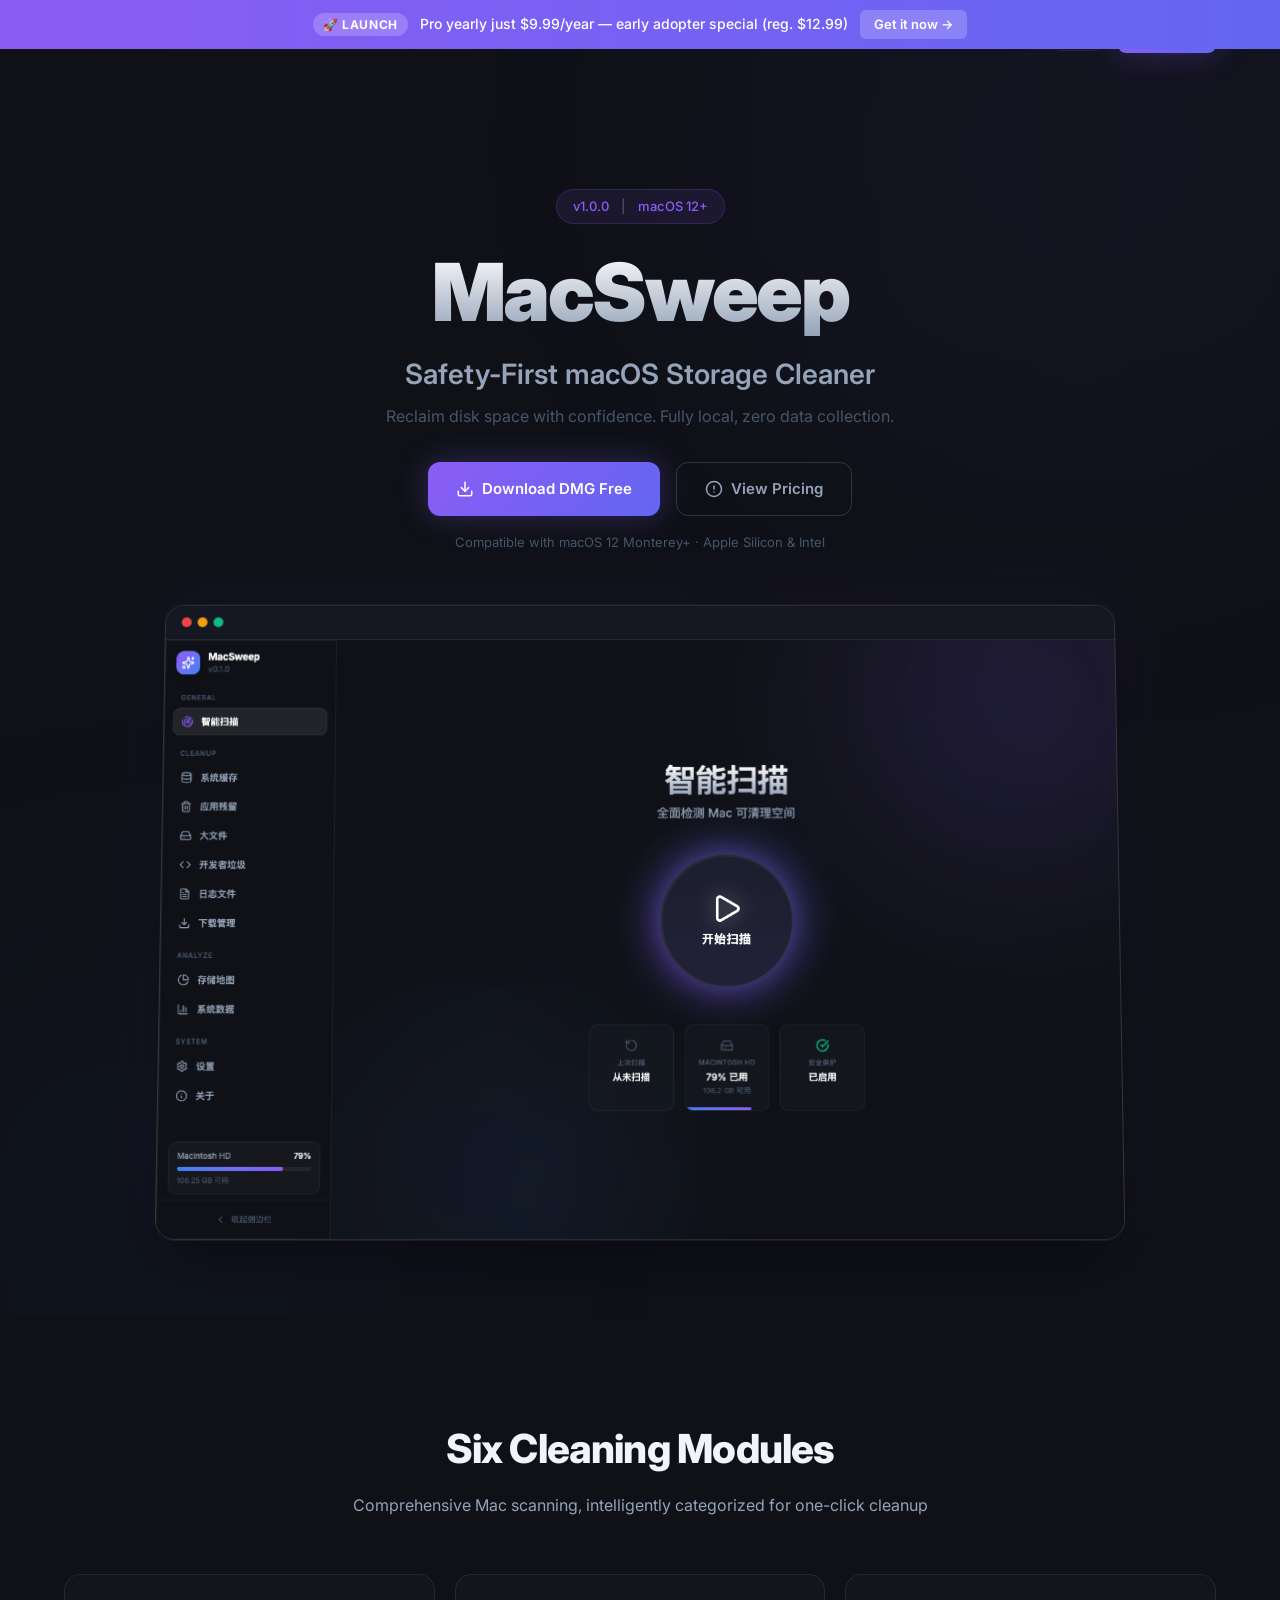
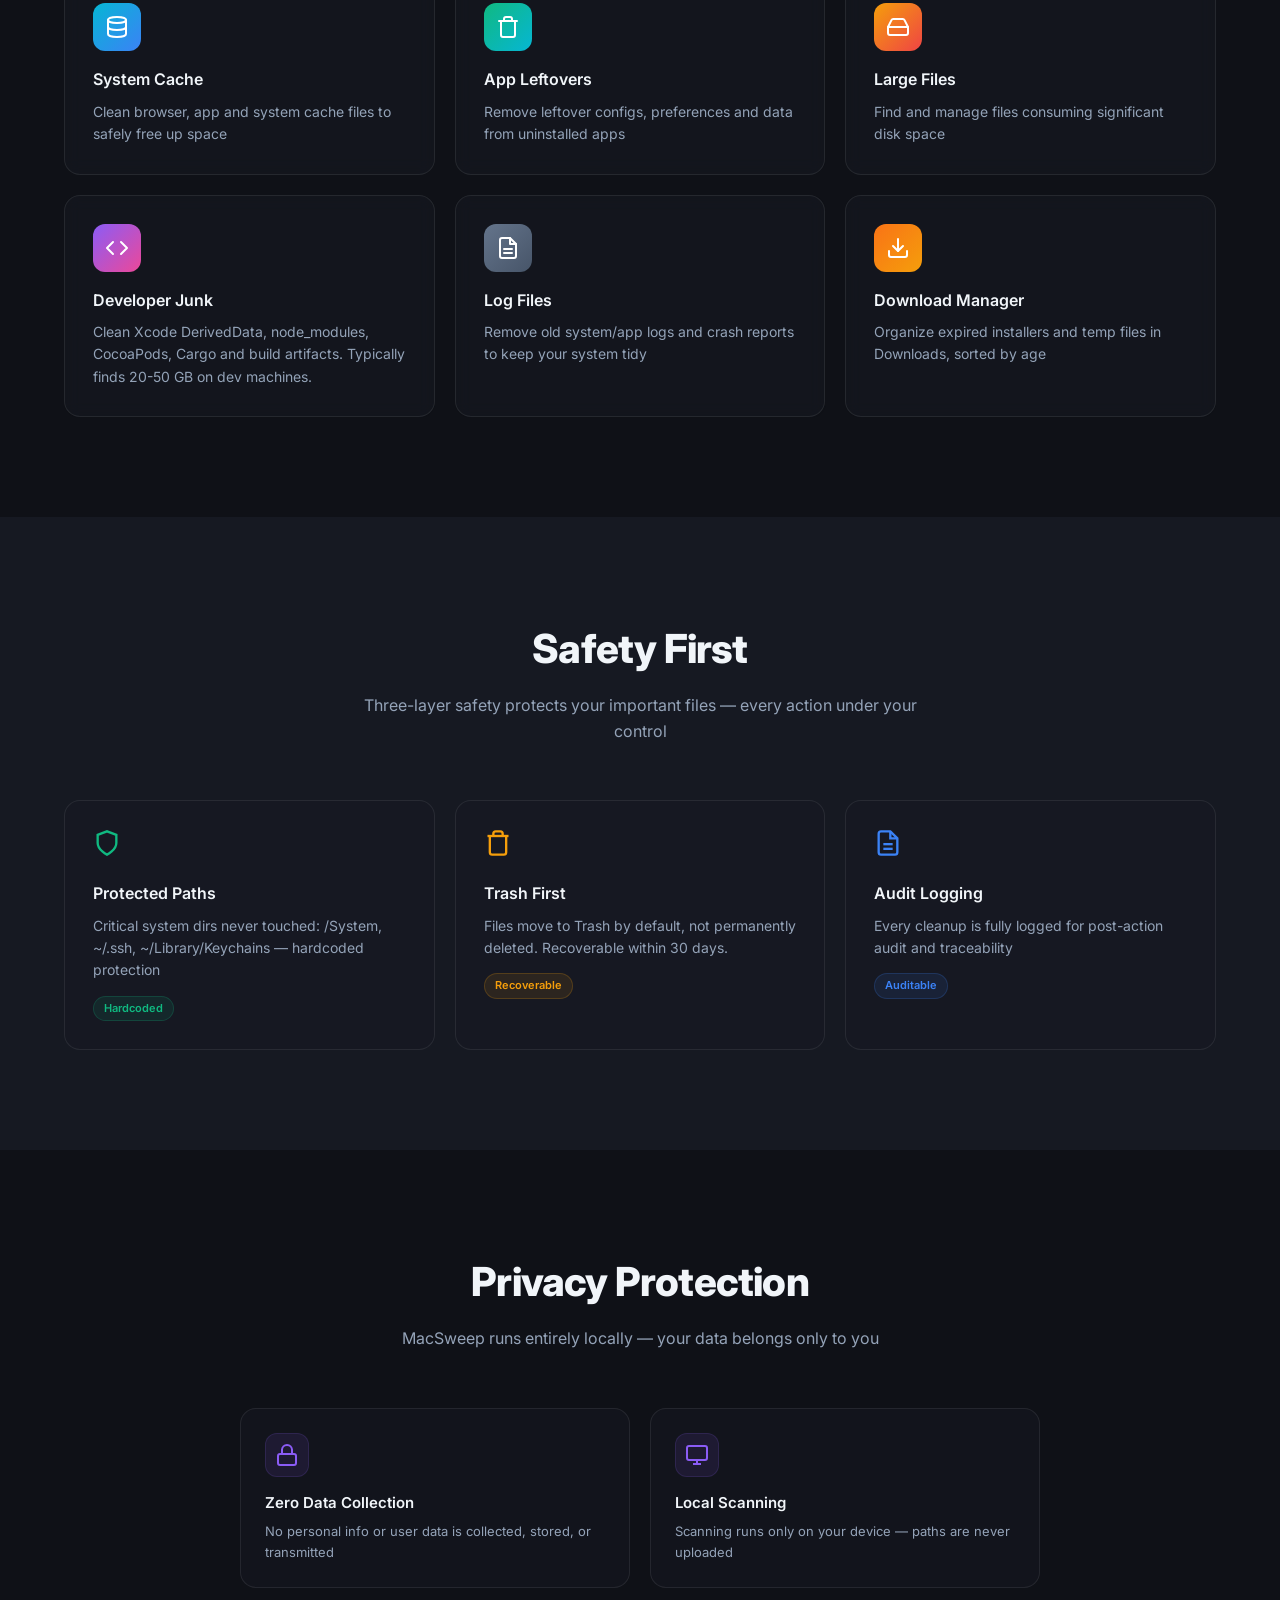
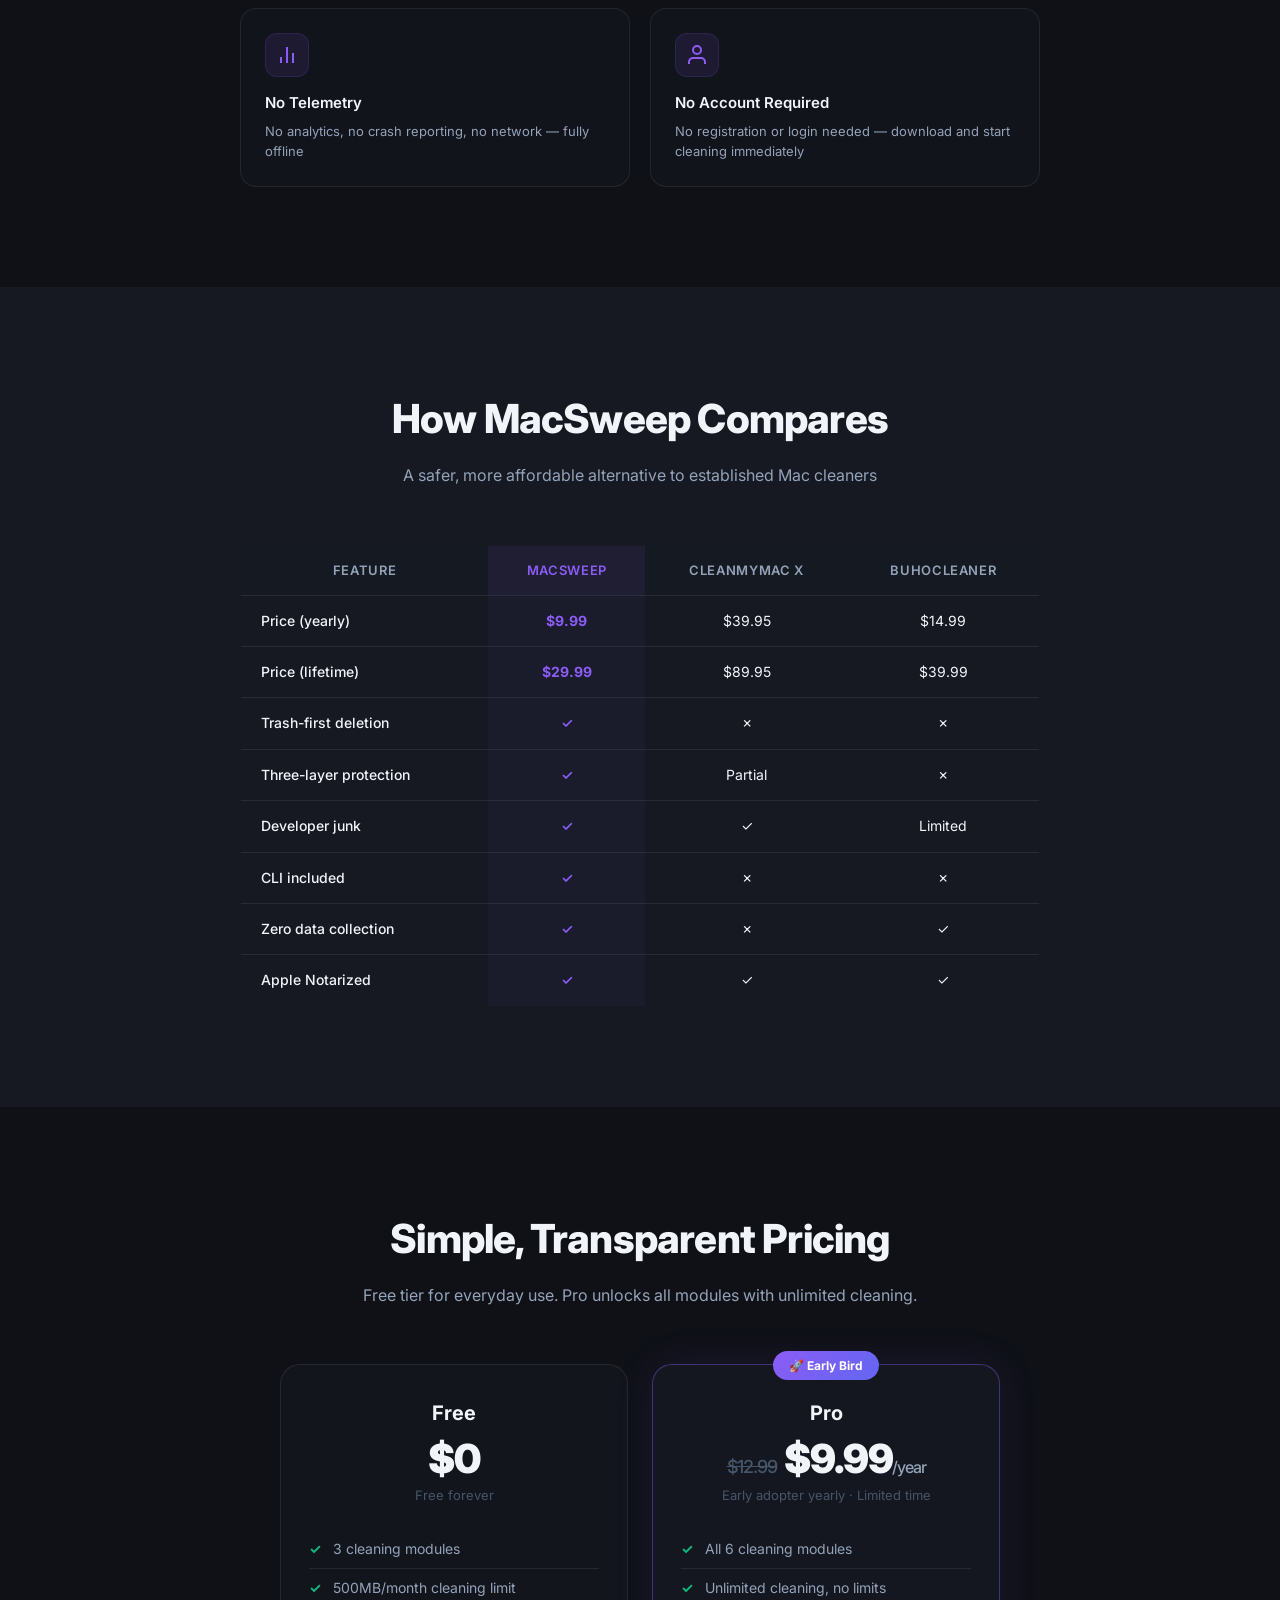
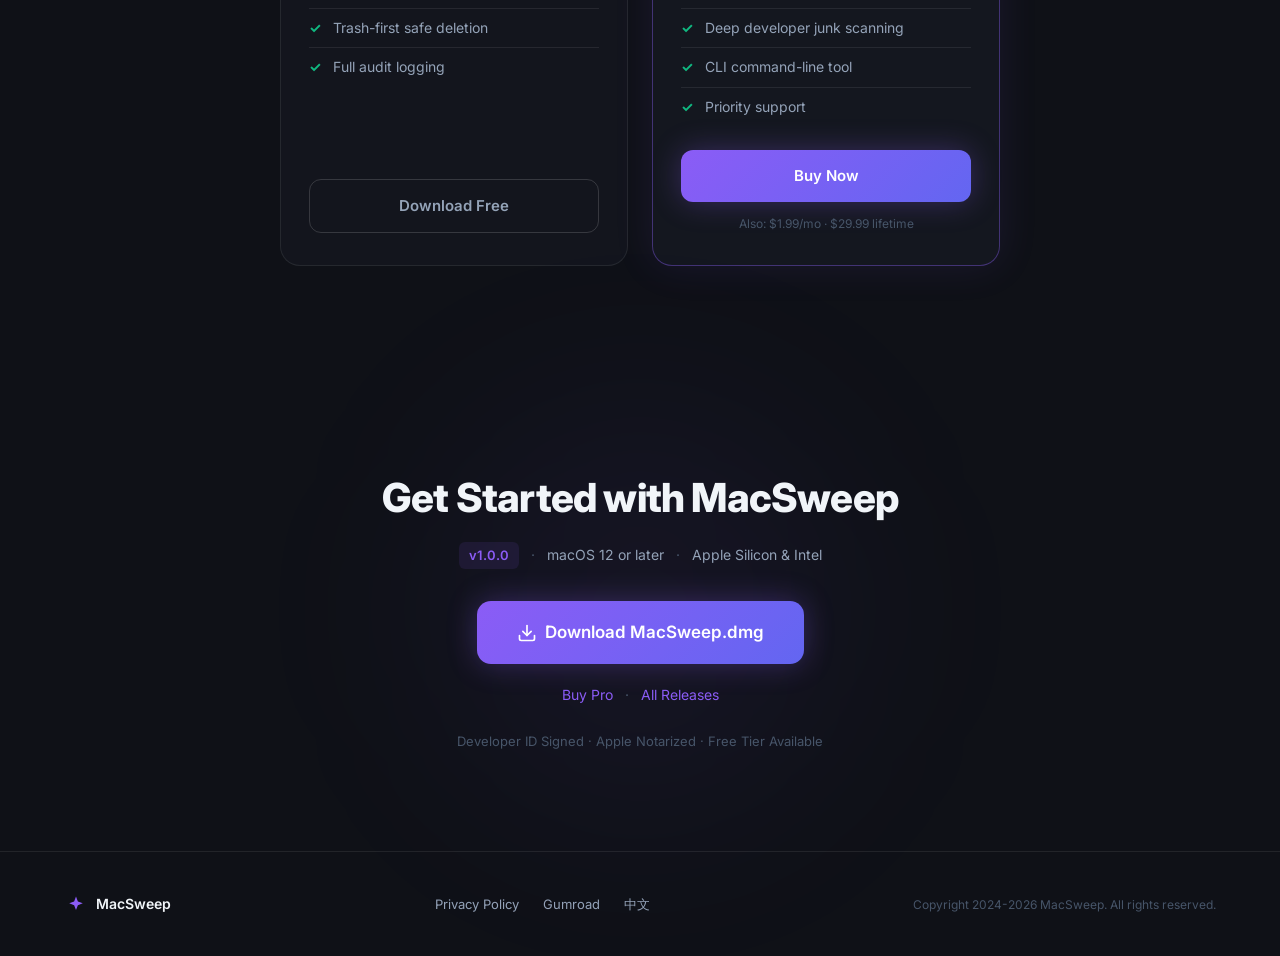
==== en/index.html @ 0764e056 "feat: add English landing page, pricing section, launch banner, and SEO optimization - Create /en/in" ====
<!DOCTYPE html>
<html lang="en">
<head>
  <meta charset="UTF-8">
  <meta name="viewport" content="width=device-width, initial-scale=1.0">
  <title>MacSweep - Safety-First macOS Disk Cleaner | Best CleanMyMac Alternative</title>
  <meta name="description" content="MacSweep is a safety-first macOS storage cleaner. Trash-first deletion, three-layer protection, 6 cleaning modules. Affordable CleanMyMac alternative at $9.99/year.">
  <meta name="keywords" content="MacSweep, macOS cleaner, Mac disk cleaner, CleanMyMac alternative, Mac storage cleaner, cache cleaner, developer junk, large file finder, mac maintenance, free mac cleaner">
  <link rel="canonical" href="https://arkenage.com/en/">
  <link rel="alternate" hreflang="zh" href="https://arkenage.com/">
  <link rel="alternate" hreflang="en" href="https://arkenage.com/en/">
  <link rel="alternate" hreflang="x-default" href="https://arkenage.com/en/">

  <!-- Open Graph -->
  <meta property="og:title" content="MacSweep - Safety-First macOS Storage Cleaner">
  <meta property="og:description" content="Reclaim disk space with confidence. 6 cleaning modules, trash-first deletion, zero data collection. The affordable CleanMyMac alternative.">
  <meta property="og:url" content="https://arkenage.com/en/">
  <meta property="og:type" content="website">
  <meta property="og:image" content="https://arkenage.com/img/screenshot-hero.png">
  <meta property="og:locale" content="en_US">

  <!-- Twitter Card -->
  <meta name="twitter:card" content="summary_large_image">
  <meta name="twitter:title" content="MacSweep - Safety-First macOS Storage Cleaner">
  <meta name="twitter:description" content="Reclaim disk space with confidence. 6 cleaning modules, trash-first deletion, zero data collection.">
  <meta name="twitter:image" content="https://arkenage.com/img/screenshot-hero.png">

  <!-- Favicon -->
  <link rel="icon" type="image/svg+xml" href="../img/favicon.svg">

  <!-- Fonts -->
  <link rel="preconnect" href="https://fonts.googleapis.com">
  <link rel="preconnect" href="https://fonts.gstatic.com" crossorigin>
  <link href="https://fonts.googleapis.com/css2?family=Inter:wght@400;500;600;700;800;900&display=swap" rel="stylesheet">

  <!-- Stylesheet -->
  <link rel="stylesheet" href="../css/style.css">

  <!-- Structured Data -->
  <script type="application/ld+json">
  {
    "@context": "https://schema.org",
    "@type": "SoftwareApplication",
    "name": "MacSweep",
    "operatingSystem": "macOS",
    "applicationCategory": "UtilitiesApplication",
    "offers": [
      { "@type": "Offer", "price": "0", "priceCurrency": "USD", "name": "Free" },
      { "@type": "Offer", "price": "9.99", "priceCurrency": "USD", "name": "Pro Yearly (Early Bird)", "priceValidUntil": "2026-06-30" },
      { "@type": "Offer", "price": "29.99", "priceCurrency": "USD", "name": "Pro Lifetime" }
    ],
    "softwareVersion": "1.0.0",
    "description": "Safety-first macOS storage cleaner. Trash-first deletion with three-layer protection. The affordable CleanMyMac alternative.",
    "screenshot": "https://arkenage.com/img/screenshot-hero.png",
    "aggregateRating": { "@type": "AggregateRating", "ratingValue": "4.8", "ratingCount": "12" },
    "url": "https://arkenage.com/en/"
  }
  </script>

  <!-- FAQ Structured Data -->
  <script type="application/ld+json">
  {
    "@context": "https://schema.org",
    "@type": "FAQPage",
    "mainEntity": [
      {
        "@type": "Question",
        "name": "Is MacSweep safe to use?",
        "acceptedAnswer": {
          "@type": "Answer",
          "text": "Yes. MacSweep uses a trash-first deletion approach — all files go to your Trash and are recoverable for 30 days. Three-layer protection prevents accidental deletion of system files, SSH keys, and user data."
        }
      },
      {
        "@type": "Question",
        "name": "How does MacSweep compare to CleanMyMac?",
        "acceptedAnswer": {
          "@type": "Answer",
          "text": "MacSweep offers similar cleaning capabilities at a fraction of the cost ($9.99/year vs $89.95 for CleanMyMac). MacSweep focuses on safety with trash-first deletion and runs fully offline with zero data collection."
        }
      },
      {
        "@type": "Question",
        "name": "Does MacSweep collect any data?",
        "acceptedAnswer": {
          "@type": "Answer",
          "text": "No. MacSweep runs entirely offline on your Mac. Zero analytics, zero crash reporting, zero network communication. Your data never leaves your machine."
        }
      }
    ]
  }
  </script>
</head>
<body>
  <!-- ==================== LAUNCH BANNER ==================== -->
  <div class="launch-banner" id="launch-banner">
    <div class="container launch-banner-inner">
      <span class="launch-badge">🚀 LAUNCH</span>
      <span>Pro yearly just $9.99/year — early adopter special (reg. $12.99)</span>
      <a href="#pricing" class="launch-cta">Get it now →</a>
    </div>
  </div>

  <!-- ==================== NAVBAR ==================== -->
  <header class="navbar" id="navbar">
    <div class="container nav-inner">
      <a href="/en/" class="nav-logo">
        <svg class="nav-logo-icon" width="32" height="32" viewBox="0 0 32 32" fill="none">
          <circle cx="16" cy="16" r="14" fill="url(#lg)" opacity="0.15"/>
          <path d="M16 6l2.5 6.5L25 15l-6.5 2.5L16 24l-2.5-6.5L7 15l6.5-2.5L16 6z" fill="url(#lg)"/>
          <defs><linearGradient id="lg" x1="7" y1="6" x2="25" y2="24"><stop stop-color="#8B5CF6"/><stop offset="1" stop-color="#6366F1"/></linearGradient></defs>
        </svg>
        <span class="nav-logo-text">MacSweep</span>
      </a>
      <nav class="nav-links" id="nav-links">
        <a href="#features">Features</a>
        <a href="#safety">Safety</a>
        <a href="#privacy">Privacy</a>
        <a href="#pricing">Pricing</a>
        <a href="#download">Download</a>
      </nav>
      <div class="nav-actions">
        <a href="/" class="lang-link">中文</a>
        <a href="#download" class="btn-primary btn-sm nav-cta">Download</a>
        <button class="hamburger" id="hamburger" aria-label="Menu"><span></span><span></span><span></span></button>
      </div>
    </div>
  </header>

  <main>
    <!-- ==================== HERO ==================== -->
    <section class="hero" id="hero">
      <div class="ambient-glow glow-purple"></div>
      <div class="ambient-glow glow-blue"></div>
      <div class="container hero-content">
        <div class="hero-badge fade-up"><span>v1.0.0</span><span class="sep">|</span><span>macOS 12+</span></div>
        <h1 class="hero-title fade-up">MacSweep</h1>
        <p class="hero-subtitle fade-up">Safety-First macOS Storage Cleaner</p>
        <p class="hero-tagline fade-up">Reclaim disk space with confidence. Fully local, zero data collection.</p>
        <div class="hero-ctas fade-up">
          <a href="https://github.com/MbappeWU/arkenage-website/releases/latest/download/MacSweep.dmg" class="btn-primary">
            <svg width="18" height="18" viewBox="0 0 24 24" fill="none" stroke="currentColor" stroke-width="2" stroke-linecap="round" stroke-linejoin="round"><path d="M21 15v4a2 2 0 01-2 2H5a2 2 0 01-2-2v-4"/><polyline points="7 10 12 15 17 10"/><line x1="12" y1="15" x2="12" y2="3"/></svg>
            <span>Download DMG Free</span>
          </a>
          <a href="#pricing" class="btn-outline">
            <svg width="18" height="18" viewBox="0 0 24 24" fill="none" stroke="currentColor" stroke-width="2" stroke-linecap="round" stroke-linejoin="round"><circle cx="12" cy="12" r="10"/><line x1="12" y1="8" x2="12" y2="12"/><line x1="12" y1="16" x2="12.01" y2="16"/></svg>
            <span>View Pricing</span>
          </a>
        </div>
        <p class="hero-compat fade-up">Compatible with macOS 12 Monterey+ · Apple Silicon & Intel</p>
        <div class="hero-screenshot fade-up">
          <div class="screenshot-window">
            <div class="window-dots"><span class="dot dot-red"></span><span class="dot dot-yellow"></span><span class="dot dot-green"></span></div>
            <img src="../img/screenshot-hero.png" alt="MacSweep App Interface - Dark themed macOS disk cleaner" width="1440" height="900" loading="eager">
          </div>
        </div>
      </div>
    </section>

    <!-- ==================== FEATURES ==================== -->
    <section class="section" id="features">
      <div class="container">
        <h2 class="section-title fade-up">Six Cleaning Modules</h2>
        <p class="section-subtitle fade-up">Comprehensive Mac scanning, intelligently categorized for one-click cleanup</p>
        <div class="feature-grid">
          <div class="feature-card fade-up">
            <div class="feature-icon" style="background:linear-gradient(135deg,#06B6D4,#3B82F6)">
              <svg width="24" height="24" viewBox="0 0 24 24" fill="none" stroke="#fff" stroke-width="2" stroke-linecap="round" stroke-linejoin="round"><ellipse cx="12" cy="5" rx="9" ry="3"/><path d="M21 12c0 1.66-4 3-9 3s-9-1.34-9-3"/><path d="M3 5v14c0 1.66 4 3 9 3s9-1.34 9-3V5"/></svg>
            </div>
            <h3>System Cache</h3>
            <p>Clean browser, app and system cache files to safely free up space</p>
          </div>
          <div class="feature-card fade-up">
            <div class="feature-icon" style="background:linear-gradient(135deg,#10B981,#06B6D4)">
              <svg width="24" height="24" viewBox="0 0 24 24" fill="none" stroke="#fff" stroke-width="2" stroke-linecap="round" stroke-linejoin="round"><polyline points="3 6 5 6 21 6"/><path d="M19 6v14a2 2 0 01-2 2H7a2 2 0 01-2-2V6m3 0V4a2 2 0 012-2h4a2 2 0 012 2v2"/></svg>
            </div>
            <h3>App Leftovers</h3>
            <p>Remove leftover configs, preferences and data from uninstalled apps</p>
          </div>
          <div class="feature-card fade-up">
            <div class="feature-icon" style="background:linear-gradient(135deg,#F59E0B,#EF4444)">
              <svg width="24" height="24" viewBox="0 0 24 24" fill="none" stroke="#fff" stroke-width="2" stroke-linecap="round" stroke-linejoin="round"><line x1="22" y1="12" x2="2" y2="12"/><path d="M5.45 5.11L2 12v6a2 2 0 002 2h16a2 2 0 002-2v-6l-3.45-6.89A2 2 0 0016.76 4H7.24a2 2 0 00-1.79 1.11z"/></svg>
            </div>
            <h3>Large Files</h3>
            <p>Find and manage files consuming significant disk space</p>
          </div>
          <div class="feature-card fade-up">
            <div class="feature-icon" style="background:linear-gradient(135deg,#8B5CF6,#EC4899)">
              <svg width="24" height="24" viewBox="0 0 24 24" fill="none" stroke="#fff" stroke-width="2" stroke-linecap="round" stroke-linejoin="round"><polyline points="16 18 22 12 16 6"/><polyline points="8 6 2 12 8 18"/></svg>
            </div>
            <h3>Developer Junk</h3>
            <p>Clean Xcode DerivedData, node_modules, CocoaPods, Cargo and build artifacts. Typically finds 20-50 GB on dev machines.</p>
          </div>
          <div class="feature-card fade-up">
            <div class="feature-icon" style="background:linear-gradient(135deg,#64748B,#475569)">
              <svg width="24" height="24" viewBox="0 0 24 24" fill="none" stroke="#fff" stroke-width="2" stroke-linecap="round" stroke-linejoin="round"><path d="M14 2H6a2 2 0 00-2 2v16a2 2 0 002 2h12a2 2 0 002-2V8z"/><polyline points="14 2 14 8 20 8"/><line x1="16" y1="13" x2="8" y2="13"/><line x1="16" y1="17" x2="8" y2="17"/></svg>
            </div>
            <h3>Log Files</h3>
            <p>Remove old system/app logs and crash reports to keep your system tidy</p>
          </div>
          <div class="feature-card fade-up">
            <div class="feature-icon" style="background:linear-gradient(135deg,#F97316,#F59E0B)">
              <svg width="24" height="24" viewBox="0 0 24 24" fill="none" stroke="#fff" stroke-width="2" stroke-linecap="round" stroke-linejoin="round"><path d="M21 15v4a2 2 0 01-2 2H5a2 2 0 01-2-2v-4"/><polyline points="7 10 12 15 17 10"/><line x1="12" y1="15" x2="12" y2="3"/></svg>
            </div>
            <h3>Download Manager</h3>
            <p>Organize expired installers and temp files in Downloads, sorted by age</p>
          </div>
        </div>
      </div>
    </section>

    <!-- ==================== SAFETY ==================== -->
    <section class="section section-alt" id="safety">
      <div class="container">
        <h2 class="section-title fade-up">Safety First</h2>
        <p class="section-subtitle fade-up">Three-layer safety protects your important files — every action under your control</p>
        <div class="safety-grid">
          <div class="safety-card fade-up">
            <div class="safety-icon"><svg width="28" height="28" viewBox="0 0 24 24" fill="none" stroke="#10B981" stroke-width="2"><path d="M12 22s8-4 8-10V5l-8-3-8 3v7c0 6 8 10 8 10z"/></svg></div>
            <h3>Protected Paths</h3>
            <p>Critical system dirs never touched: /System, ~/.ssh, ~/Library/Keychains — hardcoded protection</p>
            <span class="safety-badge safe">Hardcoded</span>
          </div>
          <div class="safety-card fade-up">
            <div class="safety-icon"><svg width="28" height="28" viewBox="0 0 24 24" fill="none" stroke="#F59E0B" stroke-width="2"><polyline points="3 6 5 6 21 6"/><path d="M19 6v14a2 2 0 01-2 2H7a2 2 0 01-2-2V6m3 0V4a2 2 0 012-2h4a2 2 0 012 2v2"/></svg></div>
            <h3>Trash First</h3>
            <p>Files move to Trash by default, not permanently deleted. Recoverable within 30 days.</p>
            <span class="safety-badge caution">Recoverable</span>
          </div>
          <div class="safety-card fade-up">
            <div class="safety-icon"><svg width="28" height="28" viewBox="0 0 24 24" fill="none" stroke="#3B82F6" stroke-width="2"><path d="M14 2H6a2 2 0 00-2 2v16a2 2 0 002 2h12a2 2 0 002-2V8z"/><polyline points="14 2 14 8 20 8"/><line x1="16" y1="13" x2="8" y2="13"/><line x1="16" y1="17" x2="8" y2="17"/></svg></div>
            <h3>Audit Logging</h3>
            <p>Every cleanup is fully logged for post-action audit and traceability</p>
            <span class="safety-badge info">Auditable</span>
          </div>
        </div>
      </div>
    </section>

    <!-- ==================== PRIVACY ==================== -->
    <section class="section" id="privacy">
      <div class="container">
        <h2 class="section-title fade-up">Privacy Protection</h2>
        <p class="section-subtitle fade-up">MacSweep runs entirely locally — your data belongs only to you</p>
        <div class="privacy-grid">
          <div class="privacy-card fade-up">
            <div class="privacy-icon"><svg width="24" height="24" viewBox="0 0 24 24" fill="none" stroke="#8B5CF6" stroke-width="2"><rect x="3" y="11" width="18" height="11" rx="2"/><path d="M7 11V7a5 5 0 0110 0v4"/></svg></div>
            <h3>Zero Data Collection</h3>
            <p>No personal info or user data is collected, stored, or transmitted</p>
          </div>
          <div class="privacy-card fade-up">
            <div class="privacy-icon"><svg width="24" height="24" viewBox="0 0 24 24" fill="none" stroke="#8B5CF6" stroke-width="2"><rect x="2" y="3" width="20" height="14" rx="2"/><line x1="8" y1="21" x2="16" y2="21"/><line x1="12" y1="17" x2="12" y2="21"/></svg></div>
            <h3>Local Scanning</h3>
            <p>Scanning runs only on your device — paths are never uploaded</p>
          </div>
          <div class="privacy-card fade-up">
            <div class="privacy-icon"><svg width="24" height="24" viewBox="0 0 24 24" fill="none" stroke="#8B5CF6" stroke-width="2"><path d="M18 20V10M12 20V4M6 20v-6"/></svg></div>
            <h3>No Telemetry</h3>
            <p>No analytics, no crash reporting, no network — fully offline</p>
          </div>
          <div class="privacy-card fade-up">
            <div class="privacy-icon"><svg width="24" height="24" viewBox="0 0 24 24" fill="none" stroke="#8B5CF6" stroke-width="2"><path d="M20 21v-2a4 4 0 00-4-4H8a4 4 0 00-4 4v2"/><circle cx="12" cy="7" r="4"/></svg></div>
            <h3>No Account Required</h3>
            <p>No registration or login needed — download and start cleaning immediately</p>
          </div>
        </div>
      </div>
    </section>

    <!-- ==================== COMPARISON ==================== -->
    <section class="section section-alt" id="comparison">
      <div class="container">
        <h2 class="section-title fade-up">How MacSweep Compares</h2>
        <p class="section-subtitle fade-up">A safer, more affordable alternative to established Mac cleaners</p>
        <div class="comparison-table fade-up">
          <table>
            <thead>
              <tr>
                <th>Feature</th>
                <th class="highlight">MacSweep</th>
                <th>CleanMyMac X</th>
                <th>BuhoCleaner</th>
              </tr>
            </thead>
            <tbody>
              <tr>
                <td>Price (yearly)</td>
                <td class="highlight"><strong>$9.99</strong></td>
                <td>$39.95</td>
                <td>$14.99</td>
              </tr>
              <tr>
                <td>Price (lifetime)</td>
                <td class="highlight"><strong>$29.99</strong></td>
                <td>$89.95</td>
                <td>$39.99</td>
              </tr>
              <tr>
                <td>Trash-first deletion</td>
                <td class="highlight">&#10003;</td>
                <td>&#10007;</td>
                <td>&#10007;</td>
              </tr>
              <tr>
                <td>Three-layer protection</td>
                <td class="highlight">&#10003;</td>
                <td>Partial</td>
                <td>&#10007;</td>
              </tr>
              <tr>
                <td>Developer junk</td>
                <td class="highlight">&#10003;</td>
                <td>&#10003;</td>
                <td>Limited</td>
              </tr>
              <tr>
                <td>CLI included</td>
                <td class="highlight">&#10003;</td>
                <td>&#10007;</td>
                <td>&#10007;</td>
              </tr>
              <tr>
                <td>Zero data collection</td>
                <td class="highlight">&#10003;</td>
                <td>&#10007;</td>
                <td>&#10003;</td>
              </tr>
              <tr>
                <td>Apple Notarized</td>
                <td class="highlight">&#10003;</td>
                <td>&#10003;</td>
                <td>&#10003;</td>
              </tr>
            </tbody>
          </table>
        </div>
      </div>
    </section>

    <!-- ==================== PRICING ==================== -->
    <section class="section" id="pricing">
      <div class="container">
        <h2 class="section-title fade-up">Simple, Transparent Pricing</h2>
        <p class="section-subtitle fade-up">Free tier for everyday use. Pro unlocks all modules with unlimited cleaning.</p>
        <div class="pricing-grid">
          <!-- Free -->
          <div class="pricing-card fade-up">
            <div class="pricing-header">
              <h3>Free</h3>
              <div class="pricing-price">$0</div>
              <p class="pricing-period">Free forever</p>
            </div>
            <ul class="pricing-features">
              <li>3 cleaning modules</li>
              <li>500MB/month cleaning limit</li>
              <li>Trash-first safe deletion</li>
              <li>Full audit logging</li>
            </ul>
            <a href="https://github.com/MbappeWU/arkenage-website/releases/latest/download/MacSweep.dmg" class="btn-outline pricing-btn">Download Free</a>
          </div>
          <!-- Pro -->
          <div class="pricing-card pricing-featured fade-up">
            <div class="pricing-popular">🚀 Early Bird</div>
            <div class="pricing-header">
              <h3>Pro</h3>
              <div class="pricing-price"><span class="pricing-original">$12.99</span>$9.99<span class="pricing-unit">/year</span></div>
              <p class="pricing-period">Early adopter yearly · Limited time</p>
            </div>
            <ul class="pricing-features">
              <li>All 6 cleaning modules</li>
              <li>Unlimited cleaning, no limits</li>
              <li>Deep developer junk scanning</li>
              <li>CLI command-line tool</li>
              <li>Priority support</li>
            </ul>
            <a href="https://macsweep.gumroad.com" class="btn-primary pricing-btn" target="_blank" rel="noopener">Buy Now</a>
            <p class="pricing-alt">Also: $1.99/mo · $29.99 lifetime</p>
          </div>
        </div>
      </div>
    </section>

    <!-- ==================== DOWNLOAD ==================== -->
    <section class="section section-download" id="download">
      <div class="container download-content">
        <div class="download-glow"></div>
        <h2 class="section-title fade-up">Get Started with MacSweep</h2>
        <div class="download-meta fade-up">
          <span class="dl-version">v1.0.0</span>
          <span class="sep">·</span>
          <span>macOS 12 or later</span>
          <span class="sep">·</span>
          <span>Apple Silicon & Intel</span>
        </div>
        <a href="https://github.com/MbappeWU/arkenage-website/releases/latest/download/MacSweep.dmg" class="btn-primary btn-lg fade-up">
          <svg width="20" height="20" viewBox="0 0 24 24" fill="none" stroke="currentColor" stroke-width="2" stroke-linecap="round" stroke-linejoin="round"><path d="M21 15v4a2 2 0 01-2 2H5a2 2 0 01-2-2v-4"/><polyline points="7 10 12 15 17 10"/><line x1="12" y1="15" x2="12" y2="3"/></svg>
          <span>Download MacSweep.dmg</span>
        </a>
        <div class="download-links fade-up">
          <a href="https://macsweep.gumroad.com" target="_blank" rel="noopener">Buy Pro</a>
          <span class="sep">·</span>
          <a href="https://github.com/MbappeWU/arkenage-website/releases" target="_blank" rel="noopener">All Releases</a>
        </div>
        <p class="download-note fade-up">Developer ID Signed · Apple Notarized · Free Tier Available</p>
      </div>
    </section>
  </main>

  <!-- ==================== FOOTER ==================== -->
  <footer class="footer">
    <div class="container footer-inner">
      <div class="footer-brand">
        <svg width="24" height="24" viewBox="0 0 32 32" fill="none"><path d="M16 6l2.5 6.5L25 15l-6.5 2.5L16 24l-2.5-6.5L7 15l6.5-2.5L16 6z" fill="url(#flg)"/><defs><linearGradient id="flg" x1="7" y1="6" x2="25" y2="24"><stop stop-color="#8B5CF6"/><stop offset="1" stop-color="#6366F1"/></linearGradient></defs></svg>
        <span>MacSweep</span>
      </div>
      <div class="footer-links">
        <a href="#privacy">Privacy Policy</a>
        <a href="https://macsweep.gumroad.com" target="_blank" rel="noopener">Gumroad</a>
        <a href="/">中文</a>
      </div>
      <p class="footer-copy">Copyright 2024-2026 MacSweep. All rights reserved.</p>
    </div>
  </footer>

  <script src="../js/main-en.js" defer></script>
</body>
</html>
---- css/style.css ----
/* ==================================================================
   MacSweep Landing Page — Dark Glassmorphism Theme
   Design tokens from gui/src/index.css
   ================================================================== */

/* --- Design Tokens --- */
:root {
  --bg-primary: #0F1117;
  --bg-secondary: #161922;
  --bg-elevated: #1C1F2E;
  --surface-glass: rgba(255, 255, 255, 0.05);
  --text-primary: #F1F5F9;
  --text-secondary: #94A3B8;
  --text-muted: #475569;
  --accent-purple: #8B5CF6;
  --accent-indigo: #6366F1;
  --accent-blue: #3B82F6;
  --accent-green: #10B981;
  --accent-amber: #F59E0B;
  --accent-red: #EF4444;
  --border: rgba(255, 255, 255, 0.08);
  --border-hover: rgba(255, 255, 255, 0.15);
  --font: "Inter", "SF Pro Display", -apple-system, BlinkMacSystemFont, sans-serif;
  --radius-lg: 16px;
  --radius-xl: 20px;
}

/* --- Reset & Base --- */
*, *::before, *::after { box-sizing: border-box; margin: 0; padding: 0; }

html { scroll-behavior: smooth; -webkit-font-smoothing: antialiased; }

body {
  font-family: var(--font);
  background: var(--bg-primary);
  color: var(--text-primary);
  line-height: 1.6;
  overflow-x: hidden;
}

a { color: inherit; text-decoration: none; }
img { max-width: 100%; height: auto; display: block; }

.container { max-width: 1200px; margin: 0 auto; padding: 0 24px; }

/* --- Utilities --- */
.text-gradient {
  background: linear-gradient(to bottom, #fff, #94A3B8);
  -webkit-background-clip: text; background-clip: text;
  -webkit-text-fill-color: transparent;
}

.sep { color: var(--text-muted); margin: 0 8px; }

/* --- Glass Panels --- */
.glass-panel {
  background: rgba(22, 25, 34, 0.6);
  backdrop-filter: blur(12px); -webkit-backdrop-filter: blur(12px);
  border: 1px solid var(--border);
}

@supports not (backdrop-filter: blur(12px)) {
  .glass-panel { background: rgba(22, 25, 34, 0.92); }
}

/* --- Scroll Animations --- */
.fade-up {
  opacity: 0; transform: translateY(30px);
  transition: opacity 0.6s ease, transform 0.6s ease;
}
.fade-up.visible { opacity: 1; transform: translateY(0); }

/* --- Ambient Glow --- */
.ambient-glow {
  position: absolute; border-radius: 50%;
  filter: blur(150px); pointer-events: none; z-index: 0;
}
.glow-purple { background: rgba(139, 92, 246, 0.06); width: 600px; height: 600px; top: -200px; right: -100px; }
.glow-blue { background: rgba(59, 130, 246, 0.04); width: 500px; height: 500px; bottom: -150px; left: -100px; }

/* ==================================================================
   NAVBAR
   ================================================================== */
.navbar {
  position: fixed; top: 0; left: 0; right: 0; z-index: 100;
  padding: 16px 0;
  transition: background 0.3s, backdrop-filter 0.3s, padding 0.3s;
}
.navbar.scrolled {
  background: rgba(15, 17, 23, 0.85);
  backdrop-filter: blur(20px); -webkit-backdrop-filter: blur(20px);
  border-bottom: 1px solid var(--border);
  padding: 10px 0;
}

.nav-inner { display: flex; align-items: center; justify-content: space-between; }

.nav-logo { display: flex; align-items: center; gap: 10px; }
.nav-logo-text { font-size: 18px; font-weight: 700; letter-spacing: -0.02em; }

.nav-links { display: flex; gap: 32px; }
.nav-links a {
  font-size: 14px; font-weight: 500; color: var(--text-secondary);
  transition: color 0.2s;
}
.nav-links a:hover { color: var(--text-primary); }

.nav-actions { display: flex; align-items: center; gap: 16px; }

.lang-toggle { display: flex; border: 1px solid var(--border); border-radius: 8px; overflow: hidden; }
.lang-btn {
  background: none; border: none; color: var(--text-muted);
  font-size: 12px; font-weight: 600; padding: 5px 10px;
  cursor: pointer; transition: all 0.2s; font-family: var(--font);
}
.lang-btn.active { background: rgba(139, 92, 246, 0.15); color: var(--accent-purple); }

.hamburger { display: none; background: none; border: none; cursor: pointer; padding: 4px; }
.hamburger span {
  display: block; width: 20px; height: 2px; background: var(--text-secondary);
  margin: 4px 0; transition: all 0.3s; border-radius: 2px;
}

/* ==================================================================
   BUTTONS
   ================================================================== */
.btn-primary {
  display: inline-flex; align-items: center; gap: 8px;
  padding: 14px 28px; border-radius: 12px;
  background: linear-gradient(135deg, var(--accent-purple), var(--accent-indigo));
  color: #fff; font-weight: 600; font-size: 15px; border: none;
  cursor: pointer; transition: all 0.3s;
  box-shadow: 0 0 30px rgba(139, 92, 246, 0.3);
}
.btn-primary:hover {
  filter: brightness(1.1); transform: translateY(-1px);
  box-shadow: 0 0 40px rgba(139, 92, 246, 0.5);
}
.btn-primary.btn-sm { padding: 8px 18px; font-size: 13px; border-radius: 8px; }
.btn-primary.btn-lg { padding: 18px 40px; font-size: 17px; border-radius: 14px; }

.btn-outline {
  display: inline-flex; align-items: center; gap: 8px;
  padding: 14px 28px; border-radius: 12px;
  border: 1px solid var(--border-hover); color: var(--text-secondary);
  font-weight: 600; font-size: 15px; transition: all 0.3s; background: none;
}
.btn-outline:hover {
  border-color: var(--text-secondary); color: var(--text-primary);
  background: rgba(255, 255, 255, 0.03);
}

/* ==================================================================
   LAUNCH BANNER
   ================================================================== */
.launch-banner {
  background: linear-gradient(90deg, var(--accent-purple), var(--accent-indigo));
  color: #fff; text-align: center;
  padding: 10px 0; font-size: 14px; font-weight: 500;
  position: relative; z-index: 101;
}

.launch-banner-inner {
  display: flex; align-items: center; justify-content: center;
  gap: 12px; flex-wrap: wrap;
}

.launch-badge {
  background: rgba(255,255,255,0.2); padding: 2px 10px;
  border-radius: 999px; font-size: 12px; font-weight: 700;
  letter-spacing: 0.05em;
}

.launch-cta {
  background: rgba(255,255,255,0.2); padding: 4px 14px;
  border-radius: 6px; font-weight: 600; font-size: 13px;
  transition: background 0.2s;
}
.launch-cta:hover { background: rgba(255,255,255,0.35); }

/* --- Language Link (EN page) --- */
.lang-link {
  font-size: 13px; font-weight: 600; color: var(--text-secondary);
  padding: 5px 10px; border: 1px solid var(--border); border-radius: 8px;
  transition: all 0.2s;
}
.lang-link:hover { color: var(--text-primary); border-color: var(--border-hover); }

/* ==================================================================
   HERO
   ================================================================== */
.hero {
  position: relative; min-height: 100vh; display: flex; align-items: center;
  padding: 140px 0 80px; overflow: hidden;
}

.hero-content { text-align: center; position: relative; z-index: 1; }

.hero-badge {
  display: inline-flex; align-items: center; gap: 4px;
  padding: 6px 16px; border-radius: 999px;
  background: rgba(139, 92, 246, 0.1); border: 1px solid rgba(139, 92, 246, 0.2);
  font-size: 13px; font-weight: 500; color: var(--accent-purple);
  margin-bottom: 24px;
}

.hero-title {
  font-size: clamp(48px, 8vw, 80px); font-weight: 900;
  letter-spacing: -0.03em; line-height: 1.1;
  background: linear-gradient(to bottom, #fff, #94A3B8);
  -webkit-background-clip: text; background-clip: text;
  -webkit-text-fill-color: transparent;
  margin-bottom: 16px;
}

.hero-subtitle {
  font-size: clamp(20px, 3vw, 28px); font-weight: 600;
  color: var(--text-secondary); margin-bottom: 8px;
}

.hero-tagline {
  font-size: 16px; color: var(--text-muted); margin-bottom: 32px;
}

.hero-ctas { display: flex; justify-content: center; gap: 16px; margin-bottom: 16px; flex-wrap: wrap; }

.hero-compat { font-size: 13px; color: var(--text-muted); margin-bottom: 48px; }

/* App Screenshot */
.hero-screenshot { margin: 0 auto; max-width: 960px; perspective: 1000px; }

.screenshot-window {
  border-radius: var(--radius-xl); overflow: hidden;
  border: 1px solid var(--border-hover);
  box-shadow: 0 25px 60px -12px rgba(0, 0, 0, 0.6), 0 0 80px rgba(139, 92, 246, 0.08);
  transform: rotateX(2deg);
  transition: transform 0.4s;
}
.screenshot-window:hover { transform: rotateX(0deg); }

.window-dots {
  display: flex; gap: 6px; padding: 12px 16px;
  background: rgba(22, 25, 34, 0.95); border-bottom: 1px solid var(--border);
}
.dot { width: 10px; height: 10px; border-radius: 50%; }
.dot-red { background: #EF4444; }
.dot-yellow { background: #F59E0B; }
.dot-green { background: #10B981; }

.screenshot-window img { display: block; width: 100%; }

/* ==================================================================
   SECTIONS (shared)
   ================================================================== */
.section { padding: 100px 0; position: relative; }
.section-alt { background: var(--bg-secondary); }

.section-title {
  font-size: clamp(28px, 4vw, 40px); font-weight: 800;
  text-align: center; letter-spacing: -0.02em; margin-bottom: 12px;
}

.section-subtitle {
  font-size: 16px; color: var(--text-secondary);
  text-align: center; max-width: 600px; margin: 0 auto 56px;
}

/* ==================================================================
   FEATURES
   ================================================================== */
.feature-grid {
  display: grid; grid-template-columns: repeat(3, 1fr);
  gap: 20px;
}

.feature-card {
  padding: 28px; border-radius: var(--radius-lg);
  background: rgba(22, 25, 34, 0.6);
  backdrop-filter: blur(8px); -webkit-backdrop-filter: blur(8px);
  border: 1px solid var(--border);
  transition: transform 0.3s, border-color 0.3s;
}
.feature-card:hover { transform: translateY(-4px); border-color: var(--border-hover); }

.feature-icon {
  width: 48px; height: 48px; border-radius: 12px;
  display: flex; align-items: center; justify-content: center;
  margin-bottom: 16px;
}

.feature-card h3 { font-size: 16px; font-weight: 600; margin-bottom: 8px; }
.feature-card p { font-size: 14px; color: var(--text-secondary); line-height: 1.6; }

/* ==================================================================
   SAFETY
   ================================================================== */
.safety-grid { display: grid; grid-template-columns: repeat(3, 1fr); gap: 20px; }

.safety-card {
  padding: 28px; border-radius: var(--radius-lg);
  background: rgba(22, 25, 34, 0.5);
  border: 1px solid var(--border);
  transition: transform 0.3s, border-color 0.3s;
}
.safety-card:hover { transform: translateY(-4px); border-color: var(--border-hover); }

.safety-icon { margin-bottom: 16px; }
.safety-card h3 { font-size: 16px; font-weight: 600; margin-bottom: 8px; }
.safety-card p { font-size: 14px; color: var(--text-secondary); line-height: 1.6; margin-bottom: 12px; }

.safety-badge {
  display: inline-block; padding: 3px 10px; border-radius: 999px;
  font-size: 11px; font-weight: 600;
}
.safety-badge.safe { background: rgba(16, 185, 129, 0.1); color: #10B981; border: 1px solid rgba(16, 185, 129, 0.2); }
.safety-badge.caution { background: rgba(245, 158, 11, 0.1); color: #F59E0B; border: 1px solid rgba(245, 158, 11, 0.2); }
.safety-badge.info { background: rgba(59, 130, 246, 0.1); color: #3B82F6; border: 1px solid rgba(59, 130, 246, 0.2); }

/* ==================================================================
   PRIVACY
   ================================================================== */
.privacy-grid { display: grid; grid-template-columns: repeat(2, 1fr); gap: 20px; max-width: 800px; margin: 0 auto; }

.privacy-card {
  padding: 24px; border-radius: var(--radius-lg);
  background: rgba(22, 25, 34, 0.5); border: 1px solid var(--border);
  transition: transform 0.3s, border-color 0.3s;
}
.privacy-card:hover { transform: translateY(-3px); border-color: var(--border-hover); }

.privacy-icon {
  width: 44px; height: 44px; border-radius: 12px;
  background: rgba(139, 92, 246, 0.1); border: 1px solid rgba(139, 92, 246, 0.15);
  display: flex; align-items: center; justify-content: center;
  margin-bottom: 14px;
}

.privacy-card h3 { font-size: 15px; font-weight: 600; margin-bottom: 6px; }
.privacy-card p { font-size: 13px; color: var(--text-secondary); line-height: 1.6; }

/* ==================================================================
   COMPARISON TABLE
   ================================================================== */
.comparison-table {
  max-width: 800px; margin: 0 auto;
  overflow-x: auto; -webkit-overflow-scrolling: touch;
}

.comparison-table table {
  width: 100%; border-collapse: collapse;
  background: rgba(22, 25, 34, 0.6);
  border: 1px solid var(--border); border-radius: var(--radius-lg);
  overflow: hidden;
}

.comparison-table th, .comparison-table td {
  padding: 14px 20px; text-align: center;
  border-bottom: 1px solid var(--border); font-size: 14px;
}

.comparison-table th {
  background: rgba(22, 25, 34, 0.8); font-weight: 600;
  color: var(--text-secondary); font-size: 13px; text-transform: uppercase;
  letter-spacing: 0.05em;
}

.comparison-table th.highlight {
  color: var(--accent-purple);
  background: rgba(139, 92, 246, 0.08);
}

.comparison-table td:first-child { text-align: left; font-weight: 500; }

.comparison-table td.highlight {
  background: rgba(139, 92, 246, 0.04);
  color: var(--accent-purple); font-weight: 600;
}

.comparison-table tr:last-child td { border-bottom: none; }

/* ==================================================================
   PRICING
   ================================================================== */
.pricing-grid {
  display: grid; grid-template-columns: repeat(2, 1fr);
  gap: 24px; max-width: 720px; margin: 0 auto;
}

.pricing-card {
  padding: 32px 28px; border-radius: var(--radius-xl);
  background: rgba(22, 25, 34, 0.6);
  border: 1px solid var(--border);
  display: flex; flex-direction: column;
  transition: transform 0.3s, border-color 0.3s;
  position: relative;
}
.pricing-card:hover { transform: translateY(-4px); border-color: var(--border-hover); }

.pricing-featured {
  border-color: rgba(139, 92, 246, 0.4);
  background: rgba(22, 25, 34, 0.8);
  box-shadow: 0 0 40px rgba(139, 92, 246, 0.1);
}

.pricing-popular {
  position: absolute; top: -14px; left: 50%; transform: translateX(-50%);
  background: linear-gradient(135deg, var(--accent-purple), var(--accent-indigo));
  color: #fff; font-size: 12px; font-weight: 700;
  padding: 5px 16px; border-radius: 999px;
  white-space: nowrap;
}

.pricing-header { text-align: center; margin-bottom: 24px; }
.pricing-header h3 { font-size: 20px; font-weight: 700; margin-bottom: 8px; }

.pricing-price {
  font-size: 40px; font-weight: 900; letter-spacing: -0.03em;
  line-height: 1.1;
}

.pricing-original {
  font-size: 18px; font-weight: 500; color: var(--text-muted);
  text-decoration: line-through; margin-right: 8px;
}

.pricing-unit { font-size: 16px; font-weight: 500; color: var(--text-secondary); }

.pricing-period {
  font-size: 13px; color: var(--text-muted); margin-top: 4px;
}

.pricing-features {
  list-style: none; flex: 1; margin-bottom: 24px;
}

.pricing-features li {
  padding: 8px 0; font-size: 14px; color: var(--text-secondary);
  border-bottom: 1px solid var(--border);
  position: relative; padding-left: 24px;
}
.pricing-features li:last-child { border-bottom: none; }

.pricing-features li::before {
  content: "✓"; position: absolute; left: 0;
  color: var(--accent-green); font-weight: 700;
}

.pricing-btn {
  width: 100%; justify-content: center; text-align: center;
}

.pricing-alt {
  text-align: center; font-size: 12px; color: var(--text-muted);
  margin-top: 12px;
}

/* ==================================================================
   DOWNLOAD
   ================================================================== */
.section-download { text-align: center; }

.download-content { position: relative; }

.download-glow {
  position: absolute; top: 50%; left: 50%; transform: translate(-50%, -50%);
  width: 400px; height: 400px; border-radius: 50%;
  background: rgba(139, 92, 246, 0.06); filter: blur(100px);
  pointer-events: none;
}

.download-meta {
  display: flex; justify-content: center; align-items: center; flex-wrap: wrap;
  gap: 4px; margin-bottom: 32px; font-size: 14px; color: var(--text-secondary);
}

.dl-version {
  padding: 3px 10px; border-radius: 6px;
  background: rgba(139, 92, 246, 0.1); color: var(--accent-purple);
  font-weight: 600; font-size: 13px;
}

.download-links { margin-top: 20px; font-size: 14px; }
.download-links a { color: var(--accent-purple); transition: opacity 0.2s; }
.download-links a:hover { opacity: 0.8; }

.download-note {
  margin-top: 24px; font-size: 13px; color: var(--text-muted);
}

/* ==================================================================
   FOOTER
   ================================================================== */
.footer { padding: 40px 0; border-top: 1px solid var(--border); }

.footer-inner {
  display: flex; align-items: center; justify-content: space-between;
  flex-wrap: wrap; gap: 16px;
}

.footer-brand { display: flex; align-items: center; gap: 8px; font-weight: 600; font-size: 14px; }
.footer-links { display: flex; gap: 24px; }
.footer-links a { font-size: 13px; color: var(--text-secondary); transition: color 0.2s; }
.footer-links a:hover { color: var(--text-primary); }
.footer-copy { font-size: 12px; color: var(--text-muted); }

/* ==================================================================
   MOBILE RESPONSIVE
   ================================================================== */
@media (max-width: 1024px) {
  .feature-grid, .safety-grid { grid-template-columns: repeat(2, 1fr); }
}

@media (max-width: 768px) {
  .nav-links { display: none; }
  .nav-cta { display: none; }
  .hamburger { display: block; }

  /* Mobile menu */
  .nav-links.open {
    display: flex; flex-direction: column;
    position: absolute; top: 100%; left: 0; right: 0;
    background: rgba(15, 17, 23, 0.95);
    backdrop-filter: blur(20px); -webkit-backdrop-filter: blur(20px);
    padding: 16px 24px; gap: 16px;
    border-bottom: 1px solid var(--border);
  }

  .hero { padding: 100px 0 60px; min-height: auto; }
  .hero-title { font-size: 48px; }

  .feature-grid { grid-template-columns: 1fr; }
  .safety-grid { grid-template-columns: 1fr; }
  .privacy-grid { grid-template-columns: 1fr; }

  .footer-inner { flex-direction: column; text-align: center; }

  .pricing-grid { grid-template-columns: 1fr; max-width: 400px; }

  .comparison-table th, .comparison-table td { padding: 10px 12px; font-size: 13px; }

  .launch-banner-inner { font-size: 13px; gap: 8px; }
}

@media (max-width: 480px) {
  .hero-ctas { flex-direction: column; align-items: center; }
  .btn-primary, .btn-outline { width: 100%; justify-content: center; }
}
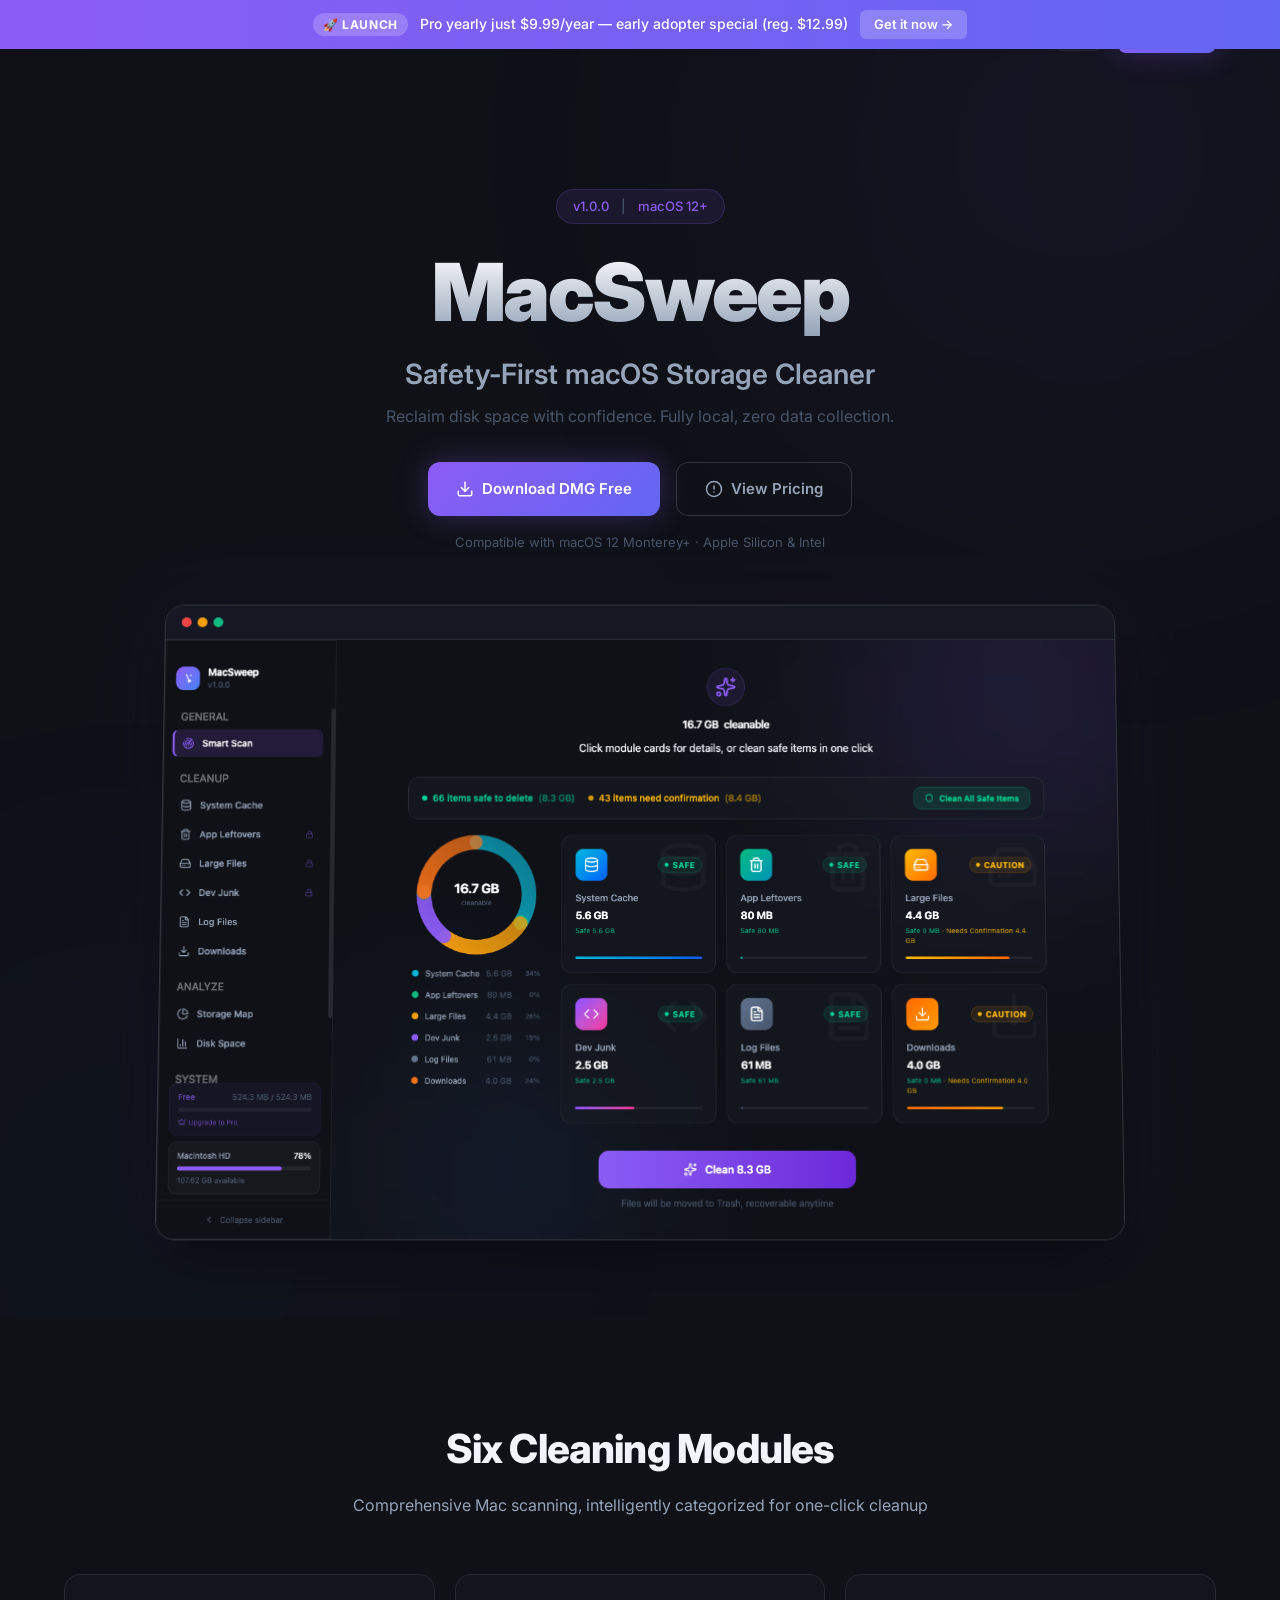
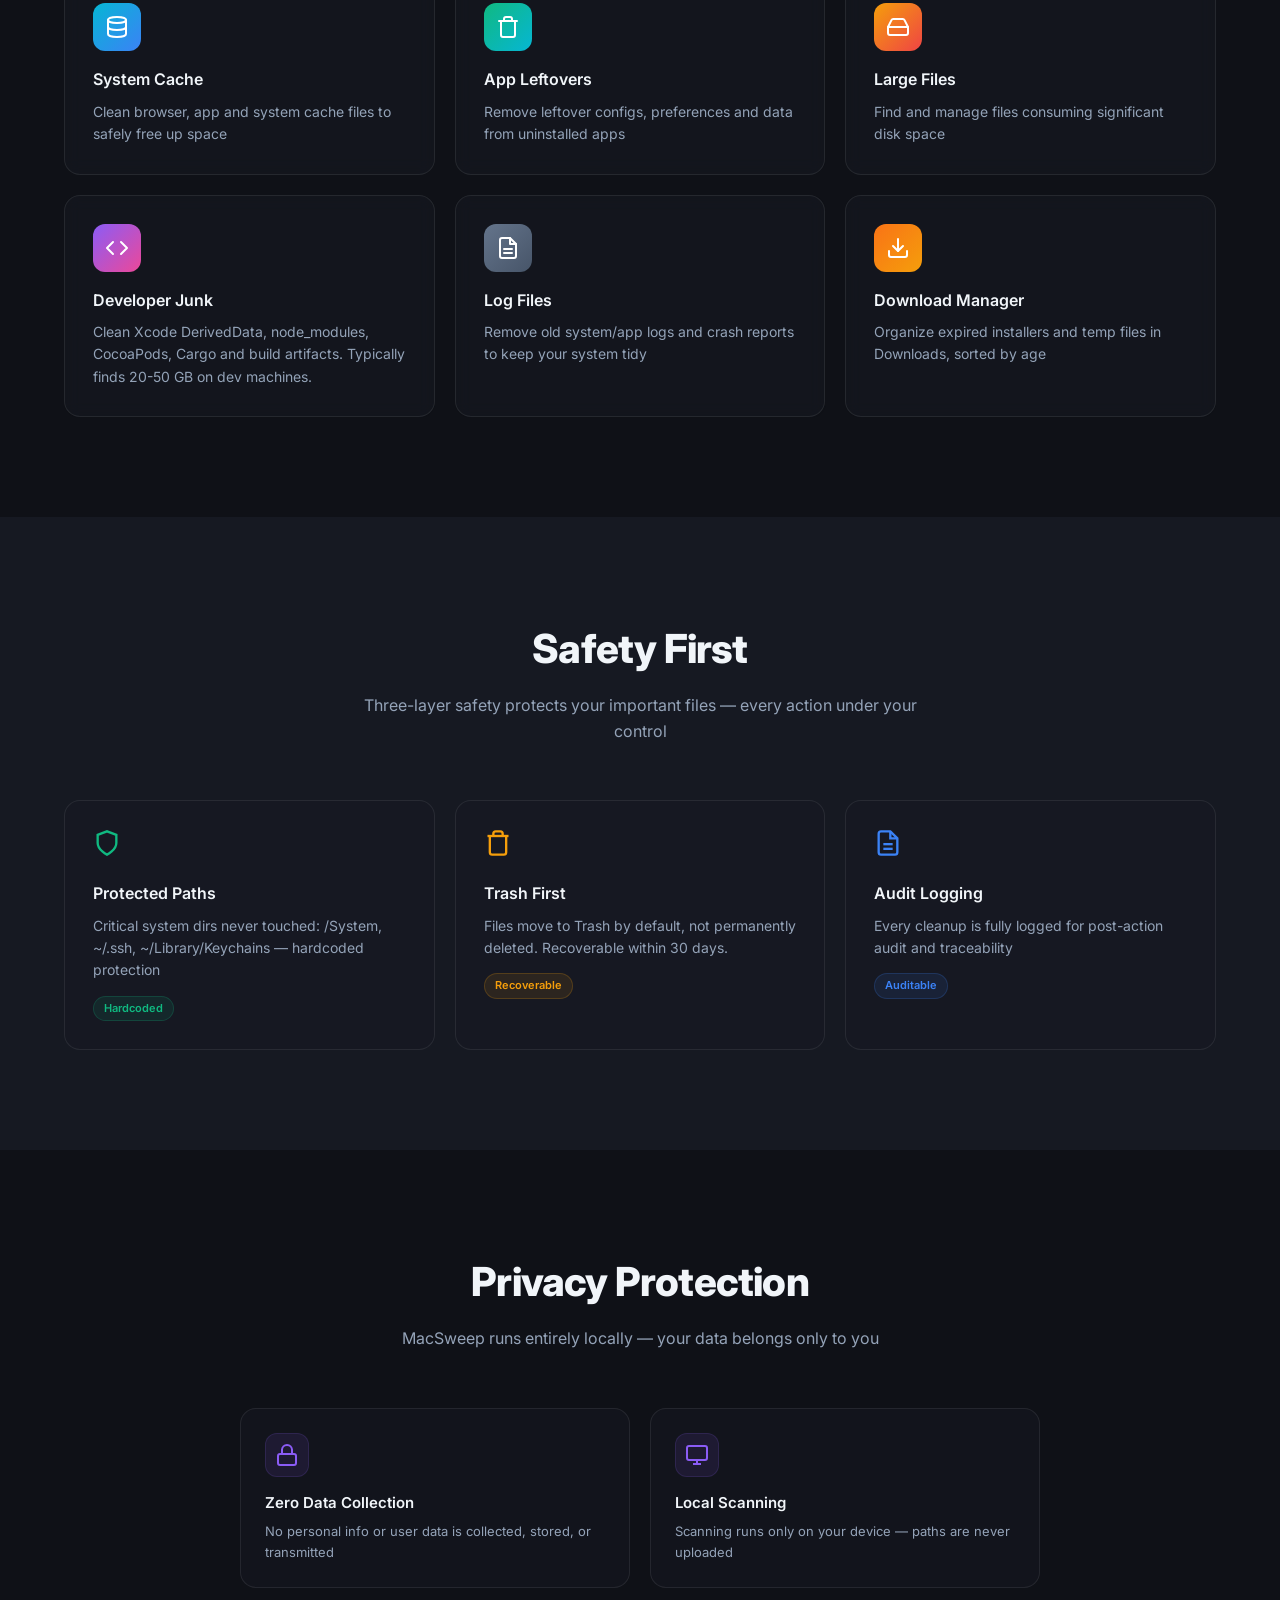
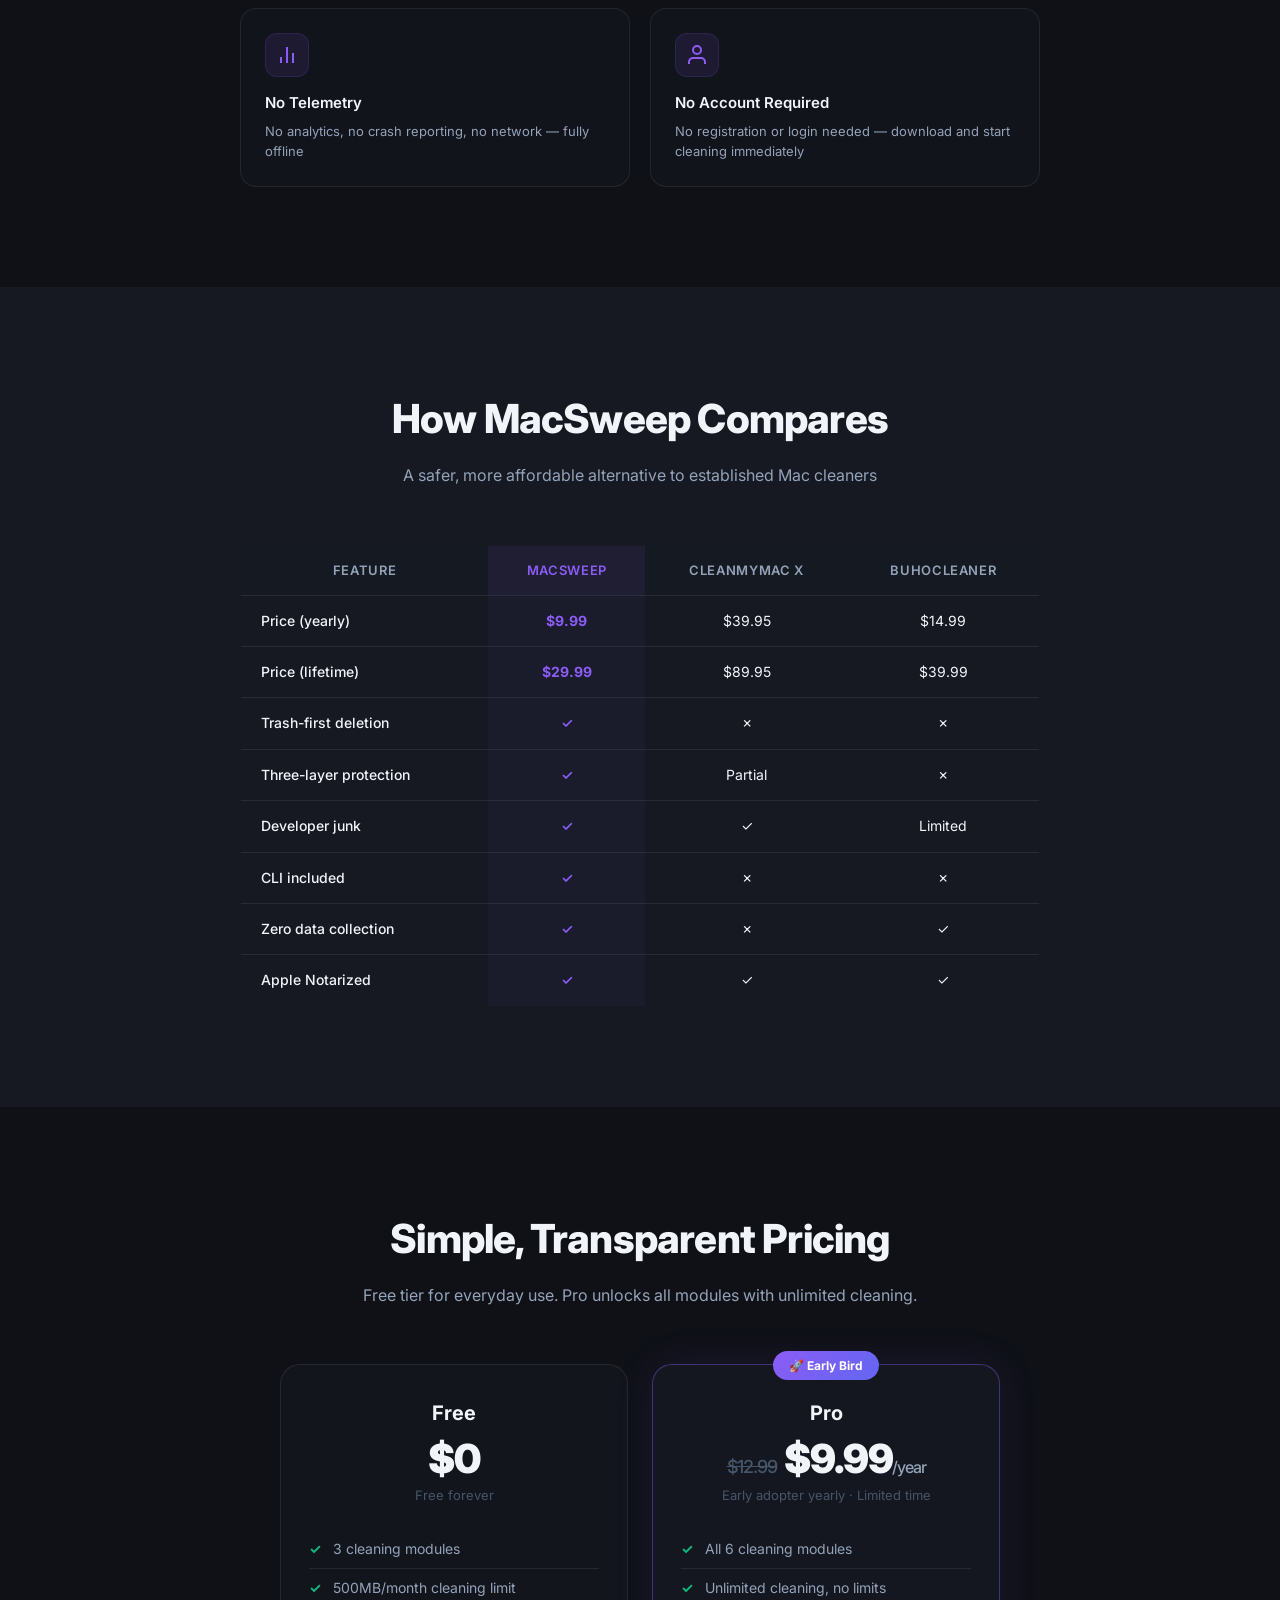
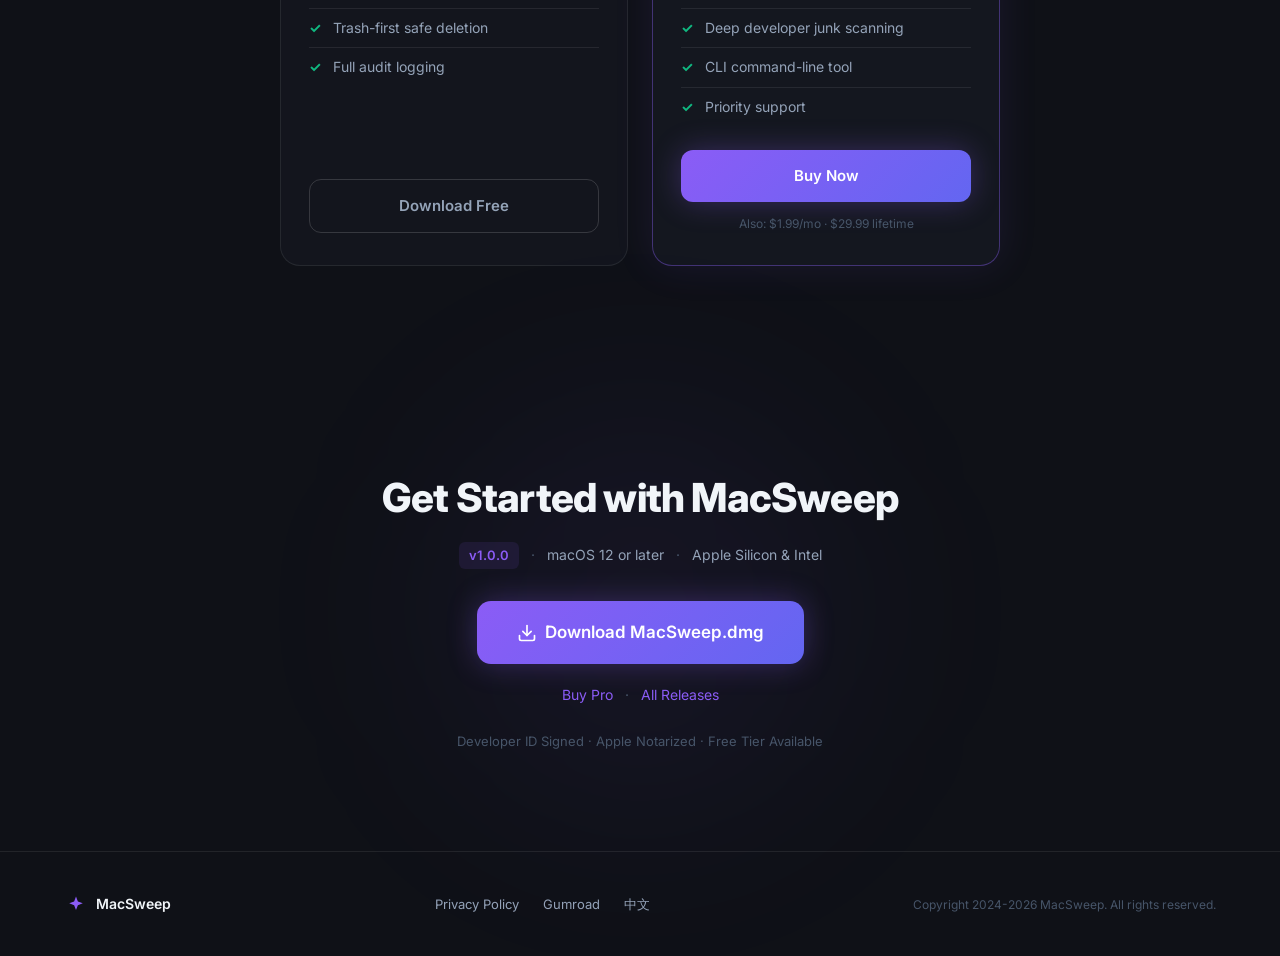
==== commit 0880676e: "fix: update Gumroad URLs from wuleizhi to arkenage Username changed in Gumroad profile, update all p" ====
--- a/en/index.html
+++ b/en/index.html
@@ -373,7 +373,7 @@
               <li>CLI command-line tool</li>
               <li>Priority support</li>
             </ul>
-            <a href="https://macsweep.gumroad.com" class="btn-primary pricing-btn" target="_blank" rel="noopener">Buy Now</a>
+            <a href="https://arkenage.gumroad.com/l/macsweep-yearly" class="btn-primary pricing-btn" target="_blank" rel="noopener">Buy Now</a>
             <p class="pricing-alt">Also: $1.99/mo · $29.99 lifetime</p>
           </div>
         </div>
@@ -397,7 +397,7 @@
           <span>Download MacSweep.dmg</span>
         </a>
         <div class="download-links fade-up">
-          <a href="https://macsweep.gumroad.com" target="_blank" rel="noopener">Buy Pro</a>
+          <a href="https://arkenage.gumroad.com/l/macsweep-yearly" target="_blank" rel="noopener">Buy Pro</a>
           <span class="sep">·</span>
           <a href="https://github.com/MbappeWU/arkenage-website/releases" target="_blank" rel="noopener">All Releases</a>
         </div>
@@ -415,7 +415,7 @@
       </div>
       <div class="footer-links">
         <a href="#privacy">Privacy Policy</a>
-        <a href="https://macsweep.gumroad.com" target="_blank" rel="noopener">Gumroad</a>
+        <a href="https://arkenage.gumroad.com" target="_blank" rel="noopener">Gumroad</a>
         <a href="/">中文</a>
       </div>
       <p class="footer-copy">Copyright 2024-2026 MacSweep. All rights reserved.</p>
